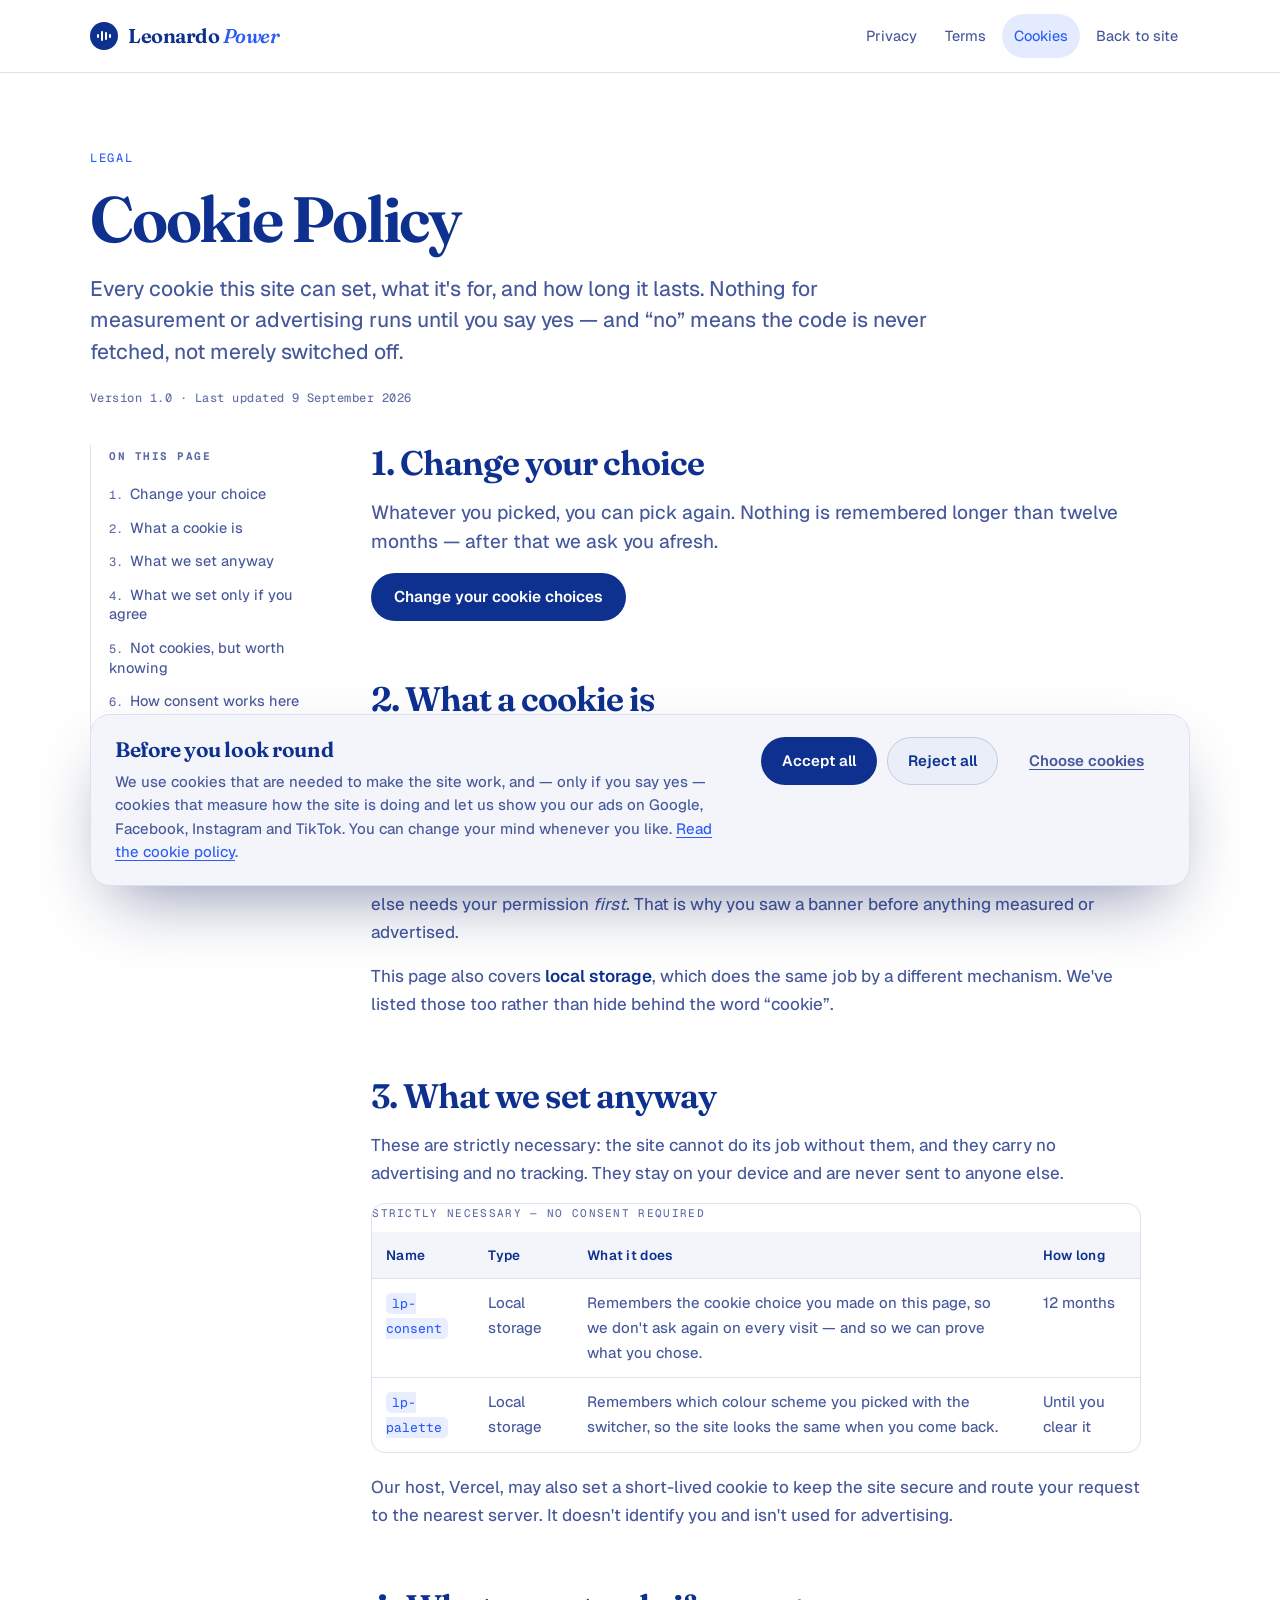
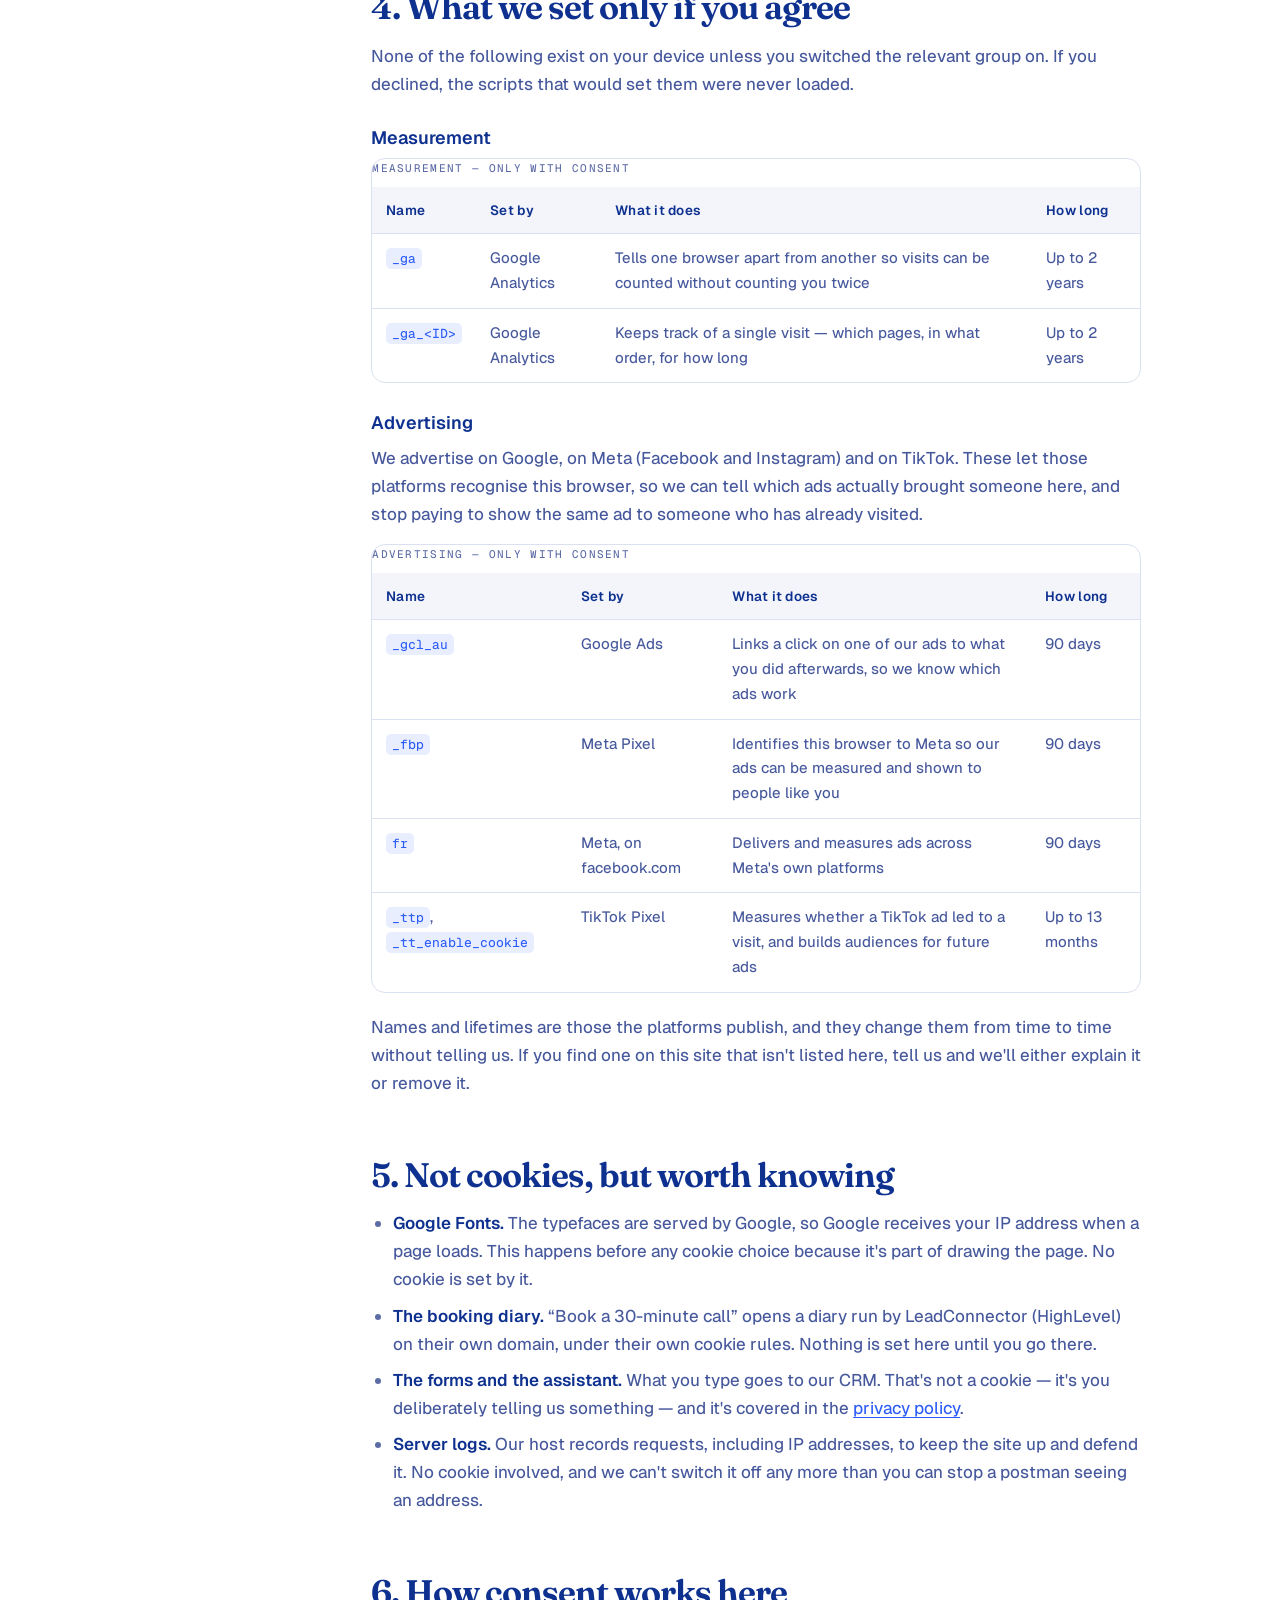
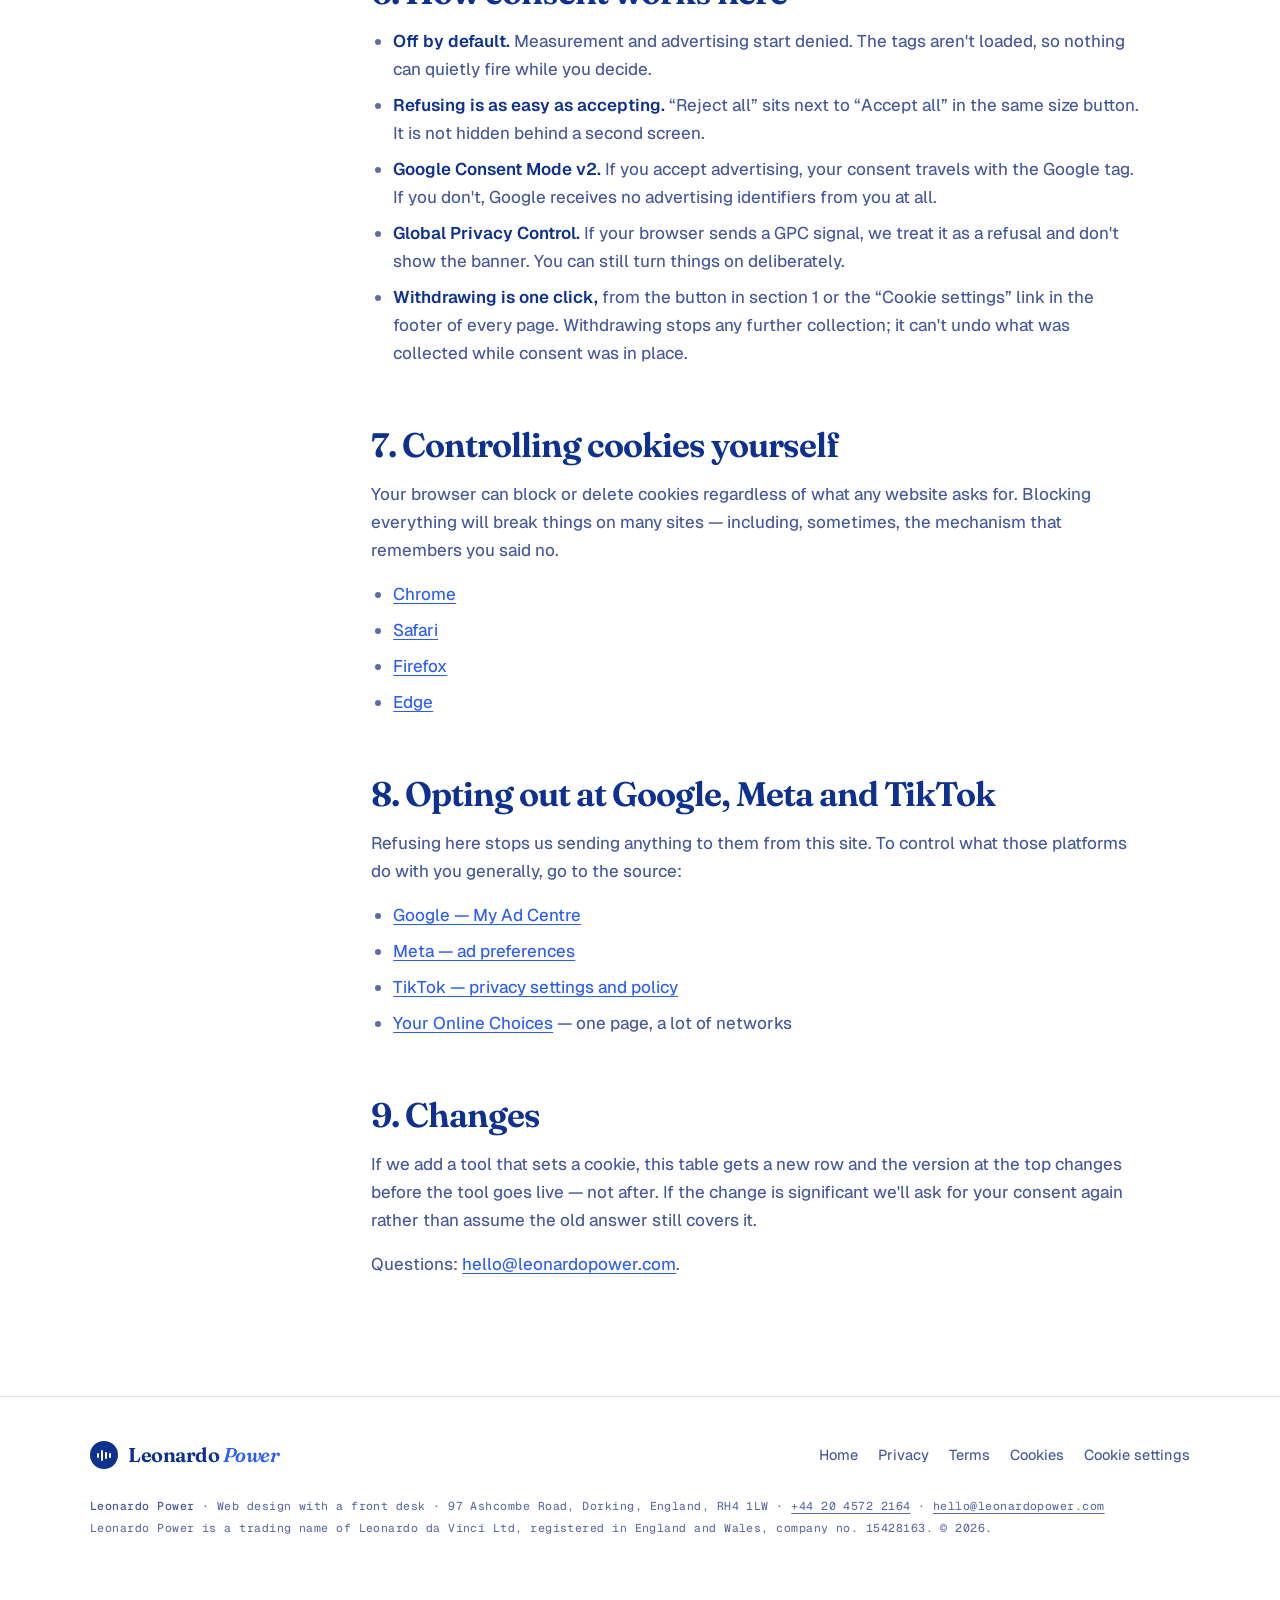
==== cookies.html @ c6464604 "Add privacy, terms and cookie policy, and gate the ad pixels behind consent Facebook, Google and Tik" ====
<!doctype html>
<html lang="en-GB">
<head>
<meta charset="utf-8">
<meta name="viewport" content="width=device-width, initial-scale=1">
<title>Cookie Policy — Leonardo Power</title>
<meta name="description" content="Every cookie this site can set, what it does, how long it lasts, and how to change your mind. Nothing for analytics or advertising loads until you say yes.">
<link rel="canonical" href="https://leonardopower.com/cookies">
<script>try{var lpp=localStorage.getItem('lp-palette');if(lpp)document.documentElement.setAttribute('data-palette',lpp);}catch(e){}</script>
<link rel="preconnect" href="https://fonts.googleapis.com">
<link rel="preconnect" href="https://fonts.gstatic.com" crossorigin>
<link rel="stylesheet" href="https://fonts.googleapis.com/css2?family=Fraunces:ital,opsz,wght@0,9..144,300..900;1,9..144,300..900&family=Geist:wght@300..700&family=Geist+Mono:wght@400;500&display=swap">
<link rel="stylesheet" href="/assets/legal.css">
<script src="/assets/consent.js" defer></script>
</head>
<body>
<a class="skip" href="#doc">Skip to content</a>

<header class="doc-head">
  <div class="in">
    <a class="brand" href="/">
      <span class="mark" aria-hidden="true"><span class="voice"><i></i><i></i><i></i><i></i></span></span>
      <span class="word">Leonardo <em>Power</em></span>
    </a>
    <nav class="doc-nav" aria-label="Legal">
      <a href="/privacy">Privacy</a>
      <a href="/terms">Terms</a>
      <a href="/cookies" aria-current="page">Cookies</a>
      <a href="/">Back to site</a>
    </nav>
  </div>
</header>

<main class="wrap" id="doc" tabindex="-1">

  <div class="doc-title">
    <p class="eyebrow">Legal</p>
    <h1>Cookie Policy</h1>
    <p class="stand">Every cookie this site can set, what it's for, and how long it lasts. Nothing for
      measurement or advertising runs until you say yes — and “no” means the code is never fetched, not
      merely switched off.</p>
    <p class="dates">Version 1.0 · Last updated 9 September 2026</p>
  </div>

  <div class="doc-body">
    <nav class="toc" aria-label="On this page">
      <h2>On this page</h2>
      <ol>
        <li><a href="#change">Change your choice</a></li>
        <li><a href="#what">What a cookie is</a></li>
        <li><a href="#necessary">What we set anyway</a></li>
        <li><a href="#optional">What we set only if you agree</a></li>
        <li><a href="#notcookies">Not cookies, but worth knowing</a></li>
        <li><a href="#how">How consent works here</a></li>
        <li><a href="#browser">Controlling cookies yourself</a></li>
        <li><a href="#optout">Opting out at Google, Meta and TikTok</a></li>
        <li><a href="#changes">Changes</a></li>
      </ol>
    </nav>

    <div class="prose">

      <section id="change">
        <h2>1. Change your choice</h2>
        <p class="lede">Whatever you picked, you can pick again. Nothing is remembered longer than twelve
          months — after that we ask you afresh.</p>
        <p>
          <button type="button" class="btn" data-cookie-settings>Change your cookie choices</button>
        </p>
      </section>

      <section id="what">
        <h2>2. What a cookie is</h2>
        <p>A cookie is a small file a website asks your browser to keep, so that something can be remembered
          between one page and the next. Some are essential — without them a shopping basket would empty every
          time you clicked. Others exist to count visitors, or to let an advertiser recognise you on another
          site later.</p>
        <p>The rules in the UK (PECR, alongside UK GDPR) say the essential ones are fine, and everything else
          needs your permission <em>first</em>. That is why you saw a banner before anything measured or
          advertised.</p>
        <p>This page also covers <strong>local storage</strong>, which does the same job by a different
          mechanism. We've listed those too rather than hide behind the word “cookie”.</p>
      </section>

      <section id="necessary">
        <h2>3. What we set anyway</h2>
        <p>These are strictly necessary: the site cannot do its job without them, and they carry no advertising
          and no tracking. They stay on your device and are never sent to anyone else.</p>
        <div class="tbl-scroll">
          <table>
            <caption>Strictly necessary — no consent required</caption>
            <thead>
              <tr><th scope="col">Name</th><th scope="col">Type</th><th scope="col">What it does</th><th scope="col">How long</th></tr>
            </thead>
            <tbody>
              <tr>
                <td><code>lp-consent</code></td>
                <td>Local storage</td>
                <td>Remembers the cookie choice you made on this page, so we don't ask again on every visit —
                  and so we can prove what you chose.</td>
                <td>12 months</td>
              </tr>
              <tr>
                <td><code>lp-palette</code></td>
                <td>Local storage</td>
                <td>Remembers which colour scheme you picked with the switcher, so the site looks the same when
                  you come back.</td>
                <td>Until you clear it</td>
              </tr>
            </tbody>
          </table>
        </div>
        <p>Our host, Vercel, may also set a short-lived cookie to keep the site secure and route your request
          to the nearest server. It doesn't identify you and isn't used for advertising.</p>
      </section>

      <section id="optional">
        <h2>4. What we set only if you agree</h2>
        <p>None of the following exist on your device unless you switched the relevant group on. If you
          declined, the scripts that would set them were never loaded.</p>

        <h3>Measurement</h3>
        <div class="tbl-scroll">
          <table>
            <caption>Measurement — only with consent</caption>
            <thead>
              <tr><th scope="col">Name</th><th scope="col">Set by</th><th scope="col">What it does</th><th scope="col">How long</th></tr>
            </thead>
            <tbody>
              <tr><td><code>_ga</code></td><td>Google Analytics</td>
                  <td>Tells one browser apart from another so visits can be counted without counting you twice</td><td>Up to 2 years</td></tr>
              <tr><td><code>_ga_&lt;ID&gt;</code></td><td>Google Analytics</td>
                  <td>Keeps track of a single visit — which pages, in what order, for how long</td><td>Up to 2 years</td></tr>
            </tbody>
          </table>
        </div>

        <h3>Advertising</h3>
        <p>We advertise on Google, on Meta (Facebook and Instagram) and on TikTok. These let those platforms
          recognise this browser, so we can tell which ads actually brought someone here, and stop paying to
          show the same ad to someone who has already visited.</p>
        <div class="tbl-scroll">
          <table>
            <caption>Advertising — only with consent</caption>
            <thead>
              <tr><th scope="col">Name</th><th scope="col">Set by</th><th scope="col">What it does</th><th scope="col">How long</th></tr>
            </thead>
            <tbody>
              <tr><td><code>_gcl_au</code></td><td>Google Ads</td>
                  <td>Links a click on one of our ads to what you did afterwards, so we know which ads work</td><td>90 days</td></tr>
              <tr><td><code>_fbp</code></td><td>Meta Pixel</td>
                  <td>Identifies this browser to Meta so our ads can be measured and shown to people like you</td><td>90 days</td></tr>
              <tr><td><code>fr</code></td><td>Meta, on facebook.com</td>
                  <td>Delivers and measures ads across Meta's own platforms</td><td>90 days</td></tr>
              <tr><td><code>_ttp</code>, <code>_tt_enable_cookie</code></td><td>TikTok Pixel</td>
                  <td>Measures whether a TikTok ad led to a visit, and builds audiences for future ads</td><td>Up to 13 months</td></tr>
            </tbody>
          </table>
        </div>
        <p>Names and lifetimes are those the platforms publish, and they change them from time to time without
          telling us. If you find one on this site that isn't listed here, tell us and we'll either explain it
          or remove it.</p>
      </section>

      <section id="notcookies">
        <h2>5. Not cookies, but worth knowing</h2>
        <ul>
          <li><strong>Google Fonts.</strong> The typefaces are served by Google, so Google receives your IP
            address when a page loads. This happens before any cookie choice because it's part of drawing the
            page. No cookie is set by it.</li>
          <li><strong>The booking diary.</strong> “Book a 30-minute call” opens a diary run by LeadConnector
            (HighLevel) on their own domain, under their own cookie rules. Nothing is set here until you go
            there.</li>
          <li><strong>The forms and the assistant.</strong> What you type goes to our CRM. That's not a cookie
            — it's you deliberately telling us something — and it's covered in the
            <a href="/privacy">privacy policy</a>.</li>
          <li><strong>Server logs.</strong> Our host records requests, including IP addresses, to keep the site
            up and defend it. No cookie involved, and we can't switch it off any more than you can stop a
            postman seeing an address.</li>
        </ul>
      </section>

      <section id="how">
        <h2>6. How consent works here</h2>
        <ul>
          <li><strong>Off by default.</strong> Measurement and advertising start denied. The tags aren't
            loaded, so nothing can quietly fire while you decide.</li>
          <li><strong>Refusing is as easy as accepting.</strong> “Reject all” sits next to “Accept all” in the
            same size button. It is not hidden behind a second screen.</li>
          <li><strong>Google Consent Mode v2.</strong> If you accept advertising, your consent travels with the
            Google tag. If you don't, Google receives no advertising identifiers from you at all.</li>
          <li><strong>Global Privacy Control.</strong> If your browser sends a GPC signal, we treat it as a
            refusal and don't show the banner. You can still turn things on deliberately.</li>
          <li><strong>Withdrawing is one click,</strong> from the button in section 1 or the “Cookie settings”
            link in the footer of every page. Withdrawing stops any further collection; it can't undo what was
            collected while consent was in place.</li>
        </ul>
      </section>

      <section id="browser">
        <h2>7. Controlling cookies yourself</h2>
        <p>Your browser can block or delete cookies regardless of what any website asks for. Blocking
          everything will break things on many sites — including, sometimes, the mechanism that remembers you
          said no.</p>
        <ul>
          <li><a href="https://support.google.com/chrome/answer/95647" target="_blank" rel="noopener">Chrome</a></li>
          <li><a href="https://support.apple.com/en-gb/guide/safari/sfri11471/mac" target="_blank" rel="noopener">Safari</a></li>
          <li><a href="https://support.mozilla.org/en-GB/kb/enhanced-tracking-protection-firefox-desktop" target="_blank" rel="noopener">Firefox</a></li>
          <li><a href="https://support.microsoft.com/en-gb/microsoft-edge" target="_blank" rel="noopener">Edge</a></li>
        </ul>
      </section>

      <section id="optout">
        <h2>8. Opting out at Google, Meta and TikTok</h2>
        <p>Refusing here stops us sending anything to them from this site. To control what those platforms do
          with you generally, go to the source:</p>
        <ul>
          <li><a href="https://adssettings.google.com/" target="_blank" rel="noopener">Google — My Ad Centre</a></li>
          <li><a href="https://www.facebook.com/adpreferences/ad_settings" target="_blank" rel="noopener">Meta — ad preferences</a></li>
          <li><a href="https://www.tiktok.com/legal/page/eea/privacy-policy/en" target="_blank" rel="noopener">TikTok — privacy settings and policy</a></li>
          <li><a href="https://www.youronlinechoices.com/uk/" target="_blank" rel="noopener">Your Online Choices</a> — one page, a lot of networks</li>
        </ul>
      </section>

      <section id="changes">
        <h2>9. Changes</h2>
        <p>If we add a tool that sets a cookie, this table gets a new row and the version at the top changes
          before the tool goes live — not after. If the change is significant we'll ask for your consent again
          rather than assume the old answer still covers it.</p>
        <p>Questions: <a href="mailto:hello@leonardopower.com">hello@leonardopower.com</a>.</p>
      </section>

    </div>
  </div>
</main>

<footer class="doc-foot">
  <div class="wrap in">
    <a class="brand" href="/">
      <span class="mark" aria-hidden="true"><span class="voice"><i></i><i></i><i></i><i></i></span></span>
      <span class="word">Leonardo <em>Power</em></span>
    </a>
    <div class="links">
      <a href="/">Home</a>
      <a href="/privacy">Privacy</a>
      <a href="/terms">Terms</a>
      <a href="/cookies">Cookies</a>
      <a href="#" data-cookie-settings>Cookie settings</a>
    </div>
    <p class="fine"><b>Leonardo Power</b> · Web design with a front desk · 97 Ashcombe Road, Dorking, England,
      RH4 1LW · <a href="tel:+442045722164">+44 20 4572 2164</a> ·
      <a href="mailto:hello@leonardopower.com">hello@leonardopower.com</a><br>
      Leonardo Power is a trading name of Leonardo da Vinci Ltd, registered in England and Wales, company
      no. 15428163. © 2026.</p>
  </div>
</footer>
</body>
</html>
---- assets/legal.css ----
/* ─────────────────────────────────────────────────────────
   Leonardo Power — legal pages (privacy, terms, cookies)
   Same tokens and typefaces as the main site, but the layout
   is built for reading: one column, generous measure, quiet.
   ───────────────────────────────────────────────────────── */
:root[data-palette="navy"]{
  --bg:#0a1128;   --bg-rgb:10 17 40;
  --bg-2:#111b3d; --bg2-rgb:17 27 61;
  --bg-3:#070d1f;
  --line:#23305e; --line-2:#2f3f78;
  --fg:#f2eee4;   --fg-rgb:242 238 228;
  --fg-2:#98a4c9; --fg-3:#7a85ac;
  --accent:#9fb5ff; --accent-rgb:159 181 255; --accent-ink:#0a1128;
  --inverse-bg:#f2eee4; --inverse-fg:#0a1128;
  --live:#57d9a3;
  --sh:3 7 24;
  color-scheme:dark;
}
:root[data-palette="royal"]{
  --bg:#0e3190;   --bg-rgb:14 49 144;
  --bg-2:#0b2878; --bg2-rgb:11 40 120;
  --bg-3:#092264;
  --line:#2a4bb0; --line-2:#3f61c8;
  --fg:#ffffff;   --fg-rgb:255 255 255;
  --fg-2:#c7d3ff; --fg-3:#8fa3ea;
  --accent:#ffd97a; --accent-rgb:255 217 122; --accent-ink:#0e1f4a;
  --inverse-bg:#ffffff; --inverse-fg:#0e3190;
  --live:#7af0bd;
  --sh:4 12 60;
  color-scheme:dark;
}
:root, :root[data-palette="paper"]{
  --bg:#ffffff;   --bg-rgb:255 255 255;
  --bg-2:#f3f5fb; --bg2-rgb:243 245 251;
  --bg-3:#eaeef8;
  --line:#dbe1f0; --line-2:#c3cce4;
  --fg:#0e3190;   --fg-rgb:14 49 144;
  --fg-2:#46589c; --fg-3:#5e6ca6;
  --accent:#2b5cf6; --accent-rgb:43 92 246; --accent-ink:#ffffff;
  --inverse-bg:#0e3190; --inverse-fg:#ffffff;
  --live:#0f7a4d;
  --sh:14 30 90;
  color-scheme:light;
}
:root[data-palette="ink"]{
  --bg:#0b0b0e;   --bg-rgb:11 11 14;
  --bg-2:#15151a; --bg2-rgb:21 21 26;
  --bg-3:#070709;
  --line:#26262e; --line-2:#37373f;
  --fg:#f4f2ec;   --fg-rgb:244 242 236;
  --fg-2:#a4a4ae; --fg-3:#7f7f8b;
  --accent:#e9c46a; --accent-rgb:233 196 106; --accent-ink:#141412;
  --inverse-bg:#f4f2ec; --inverse-fg:#0b0b0e;
  --live:#57d9a3;
  --sh:0 0 0;
  color-scheme:dark;
}
:root{
  --display:"Fraunces", "Iowan Old Style", "Palatino Linotype", Georgia, serif;
  --body:"Geist", "Helvetica Neue", Arial, system-ui, sans-serif;
  --mono:"Geist Mono", "SFMono-Regular", Menlo, Consolas, monospace;
  --gutter:clamp(20px, 5vw, 40px);
  --ease-out:cubic-bezier(.16,1,.3,1);
}
*{box-sizing:border-box}
html{-webkit-text-size-adjust:100%;scroll-behavior:smooth}
body{
  margin:0;background:var(--bg);color:var(--fg);
  font-family:var(--body);font-size:17px;line-height:1.65;font-weight:450;
  -webkit-font-smoothing:antialiased;
}
@media (prefers-reduced-motion:reduce){html{scroll-behavior:auto}}
a{color:var(--accent);text-underline-offset:3px;text-decoration-thickness:1px}
a:hover{text-decoration-thickness:2px}
:focus-visible{outline:2px solid var(--accent);outline-offset:3px;border-radius:6px}
.skip{position:absolute;left:-9999px;top:0;z-index:200;background:var(--inverse-bg);color:var(--inverse-fg);
  padding:12px 18px;border-radius:0 0 12px 0;font-weight:500;text-decoration:none}
.skip:focus{left:0}

/* ── header ─────────────────────────────────────────────── */
.doc-head{border-bottom:1px solid var(--line);background:var(--bg);position:sticky;top:0;z-index:20}
.doc-head .in{display:flex;align-items:center;justify-content:space-between;gap:16px;flex-wrap:wrap;
  width:min(1100px, 100% - 2*var(--gutter));margin-inline:auto;padding:14px 0}
.brand{display:inline-flex;align-items:center;gap:10px;text-decoration:none;color:var(--fg);min-height:44px}
.brand .mark{width:28px;height:28px;border-radius:50%;background:var(--inverse-bg);color:var(--inverse-fg);
  display:grid;place-items:center;flex:none}
.brand .voice{display:inline-flex;align-items:center;gap:2px;height:13px}
.brand .voice i{display:block;width:2px;height:38%;border-radius:1px;background:currentColor}
.brand .voice i:nth-child(2){height:80%}.brand .voice i:nth-child(3){height:55%}
.brand .word{font-family:var(--display);font-size:20px;letter-spacing:-.025em;font-weight:640;line-height:1;white-space:nowrap}
.brand .word em{font-style:italic;font-weight:560;color:var(--accent)}
.doc-nav{display:flex;gap:4px;flex-wrap:wrap;align-items:center}
.doc-nav a{display:inline-flex;align-items:center;min-height:44px;padding:0 12px;border-radius:999px;
  font-size:14.5px;color:var(--fg-2);text-decoration:none}
.doc-nav a:hover{background:rgb(var(--fg-rgb) / .07);color:var(--fg)}
.doc-nav a[aria-current="page"]{background:rgb(var(--accent-rgb) / .12);color:var(--accent)}

/* ── layout ─────────────────────────────────────────────── */
.wrap{width:min(1100px, 100% - 2*var(--gutter));margin-inline:auto}
.doc-title{padding:clamp(40px,7vw,76px) 0 clamp(24px,3vw,36px)}
.doc-title h1{font-family:var(--display);font-weight:640;letter-spacing:-.035em;line-height:1;
  font-size:clamp(38px,7vw,64px);margin:0;text-wrap:balance}
.doc-title .eyebrow{font-family:var(--mono);font-size:12px;letter-spacing:.14em;text-transform:uppercase;
  color:var(--accent);margin:0 0 18px}
.doc-title .stand{margin:22px 0 0;font-size:clamp(18px,2vw,21px);line-height:1.5;color:var(--fg-2);max-width:60ch}
.doc-title .dates{margin:22px 0 0;font-family:var(--mono);font-size:12px;letter-spacing:.04em;color:var(--fg-3)}

.doc-body{display:grid;grid-template-columns:minmax(0,1fr);gap:clamp(28px,4vw,56px);padding-bottom:clamp(60px,8vw,110px)}
@media (min-width:960px){.doc-body{grid-template-columns:230px minmax(0,1fr)}}

/* ── contents ───────────────────────────────────────────── */
.toc{align-self:start;border:1px solid var(--line);border-radius:18px;padding:18px 18px 20px;background:var(--bg-2)}
@media (min-width:960px){.toc{position:sticky;top:88px;background:none;border:0;border-left:1px solid var(--line);
  border-radius:0;padding:2px 0 2px 18px}}
.toc h2{font-family:var(--mono);font-size:11px;letter-spacing:.14em;text-transform:uppercase;color:var(--fg-3);margin:0 0 12px}
.toc ol{list-style:none;margin:0;padding:0;counter-reset:toc}
.toc li{counter-increment:toc}
.toc a{display:block;padding:7px 0;font-size:14.5px;line-height:1.35;color:var(--fg-2);text-decoration:none}
.toc a::before{content:counter(toc) ". ";font-family:var(--mono);font-size:12px;color:var(--fg-3)}
.toc a:hover{color:var(--fg)}

/* ── prose ──────────────────────────────────────────────── */
.prose{max-width:70ch;min-width:0}
.prose section{scroll-margin-top:96px;padding-top:clamp(28px,4vw,44px)}
.prose section:first-child{padding-top:0}
.prose h2{font-family:var(--display);font-weight:640;letter-spacing:-.03em;line-height:1.08;
  font-size:clamp(26px,3.2vw,34px);margin:0 0 16px}
.prose h3{font-family:var(--body);font-weight:600;font-size:18px;line-height:1.35;margin:28px 0 8px;color:var(--fg)}
.prose p{margin:0 0 16px;color:var(--fg-2)}
.prose strong{color:var(--fg);font-weight:600}
.prose ul,.prose ol{margin:0 0 16px;padding-left:22px;color:var(--fg-2)}
.prose li{margin-bottom:8px}
.prose li::marker{color:var(--fg-3)}
.prose a{color:var(--accent)}
.prose hr{border:0;border-top:1px solid var(--line);margin:36px 0}
.lede{font-size:19px;line-height:1.55;color:var(--fg)}

/* the plain-English summary that opens each document */
.plain{background:var(--bg-2);border:1px solid var(--line);border-radius:18px;padding:22px 22px 8px;margin:0 0 8px}
.plain h2{font-size:20px;font-family:var(--body);font-weight:600;letter-spacing:0;margin:0 0 12px}
.plain p:last-child{margin-bottom:14px}
.plain .k{font-family:var(--mono);font-size:11px;letter-spacing:.12em;text-transform:uppercase;color:var(--fg-3);display:block;margin-bottom:10px}

/* tables — cookies, lawful bases, who we share with */
.tbl-scroll{overflow-x:auto;margin:0 0 20px;border:1px solid var(--line);border-radius:14px}
table{border-collapse:collapse;width:100%;min-width:520px;font-size:15px}
caption{text-align:left;font-family:var(--mono);font-size:11px;letter-spacing:.12em;text-transform:uppercase;
  color:var(--fg-3);padding:0 0 10px}
th,td{text-align:left;vertical-align:top;padding:12px 14px;border-top:1px solid var(--line);color:var(--fg-2)}
thead th{border-top:0;background:var(--bg-2);color:var(--fg);font-weight:600;font-size:13.5px;
  letter-spacing:.02em;white-space:nowrap}
tbody tr:first-child td{border-top:1px solid var(--line)}
td strong{color:var(--fg)}
td code,.prose code{font-family:var(--mono);font-size:13px;background:rgb(var(--accent-rgb) / .1);
  color:var(--accent);padding:2px 6px;border-radius:5px}

/* a note the client must act on before this goes live */
.todo{border:1px dashed var(--line-2);border-radius:14px;padding:16px 18px;margin:0 0 20px;
  background:rgb(var(--accent-rgb) / .05)}
.todo p{margin:0;font-size:15px;color:var(--fg-2)}
.todo b{color:var(--fg)}

.btn{display:inline-flex;align-items:center;gap:10px;min-height:48px;padding:12px 22px;border-radius:999px;
  font-family:var(--body);font-weight:600;font-size:15.5px;line-height:1;border:1px solid transparent;
  background:var(--inverse-bg);color:var(--inverse-fg);cursor:pointer;text-decoration:none;
  transition:transform .3s var(--ease-out),filter .2s}
.btn:hover{transform:translateY(-2px);filter:brightness(1.08)}
.btn-ghost{background:none;border-color:var(--line-2);color:var(--fg)}
.btn-ghost:hover{border-color:var(--fg-2)}

/* ── footer ─────────────────────────────────────────────── */
.doc-foot{border-top:1px solid var(--line);padding:36px 0 88px}
.doc-foot .in{display:flex;flex-wrap:wrap;gap:18px 32px;align-items:center;justify-content:space-between}
.doc-foot .links{display:flex;flex-wrap:wrap;gap:6px 20px;font-size:14.5px}
.doc-foot .links a{color:var(--fg-2);text-decoration:none;display:inline-flex;align-items:center;min-height:44px}
.doc-foot .links a:hover{color:var(--fg)}
.doc-foot .fine{width:100%;font-family:var(--mono);font-size:11.5px;letter-spacing:.04em;color:var(--fg-3);line-height:1.9;margin:0}
.doc-foot .fine b{color:var(--fg-2);font-weight:500}
.doc-foot .fine a{color:var(--fg-3)}
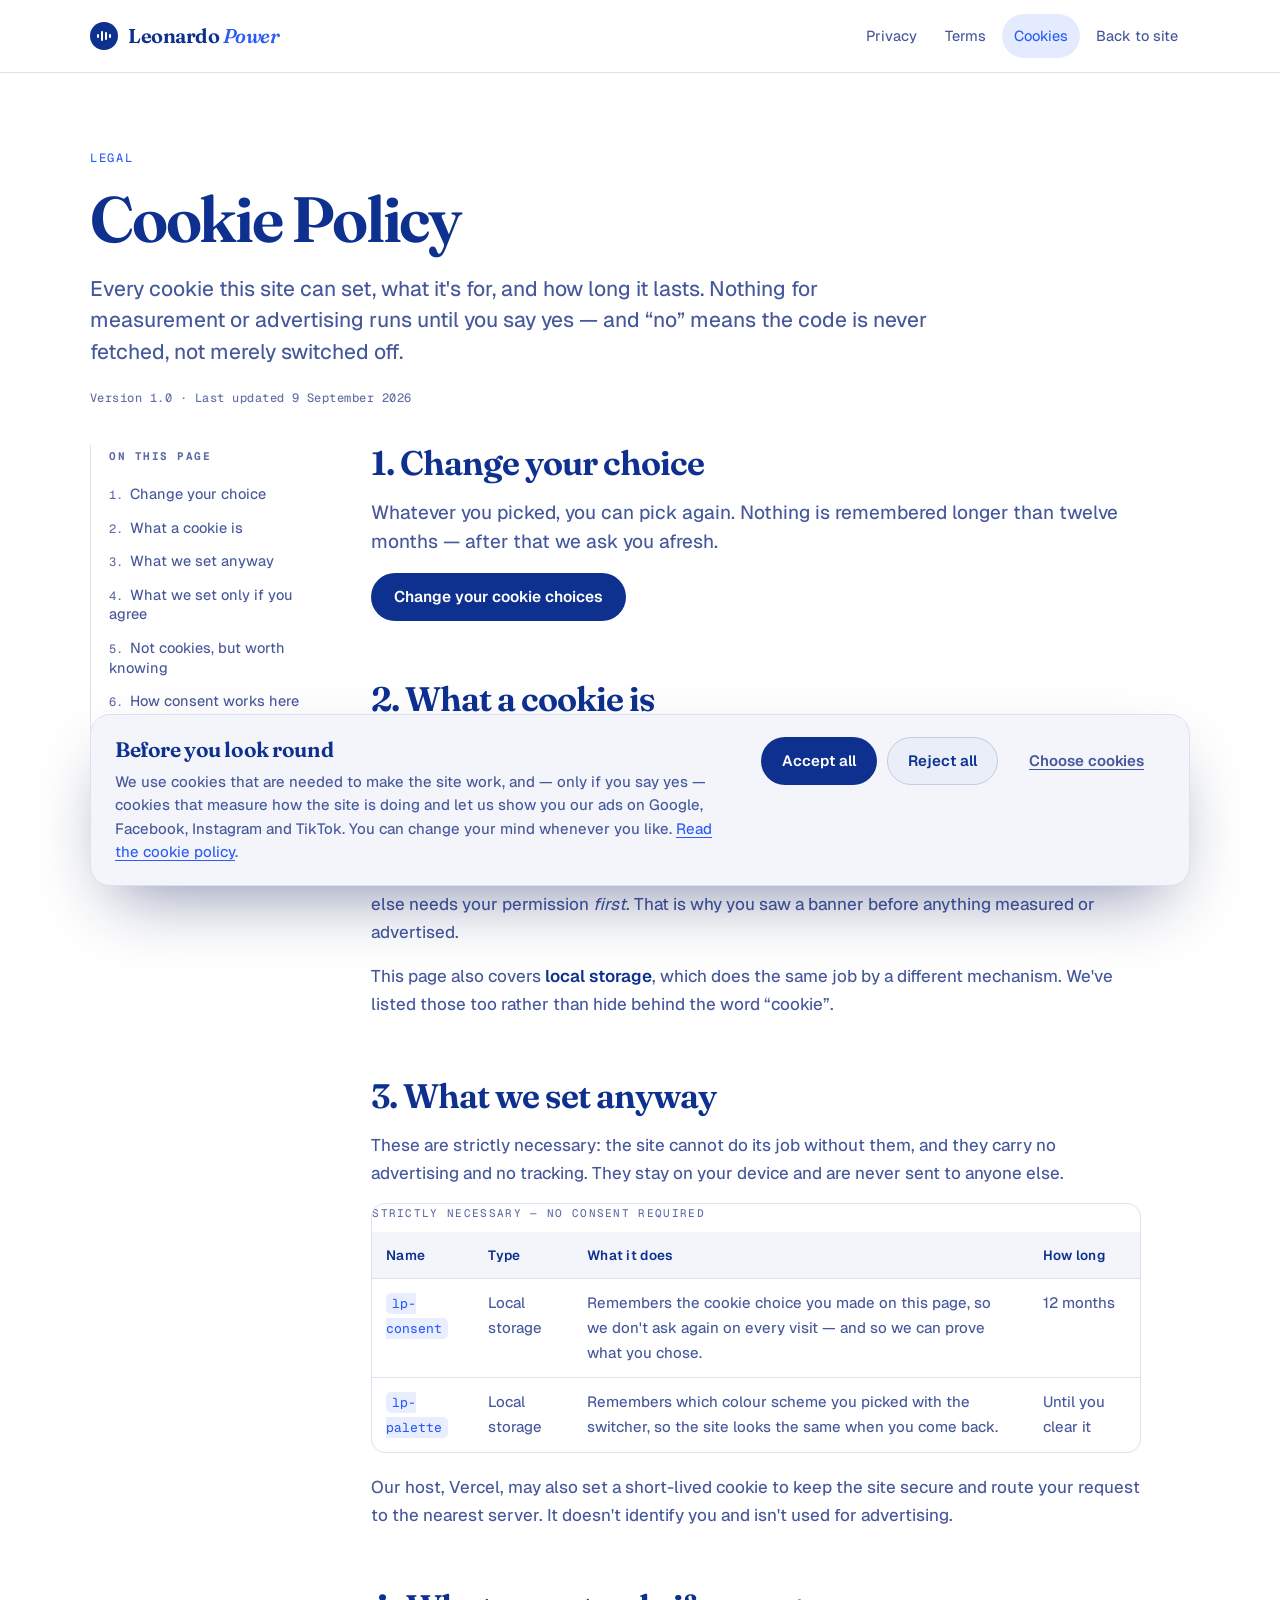
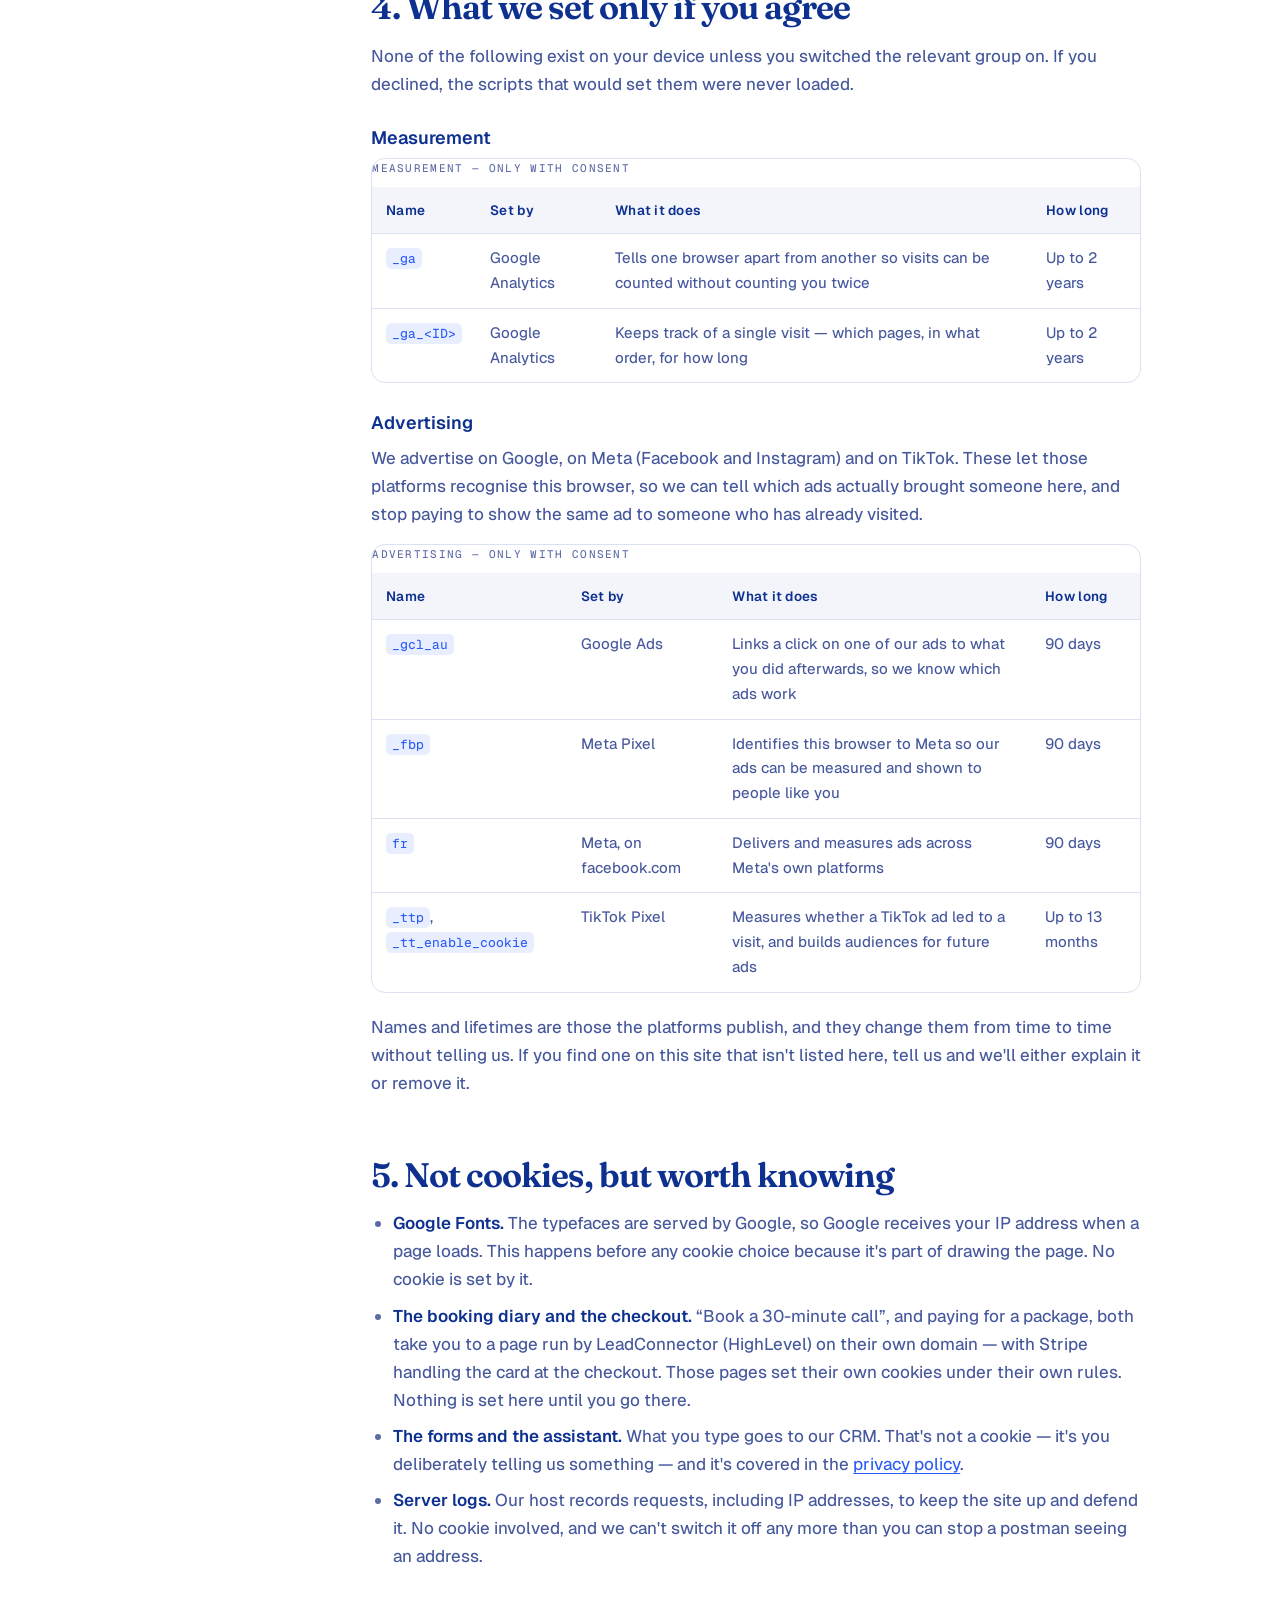
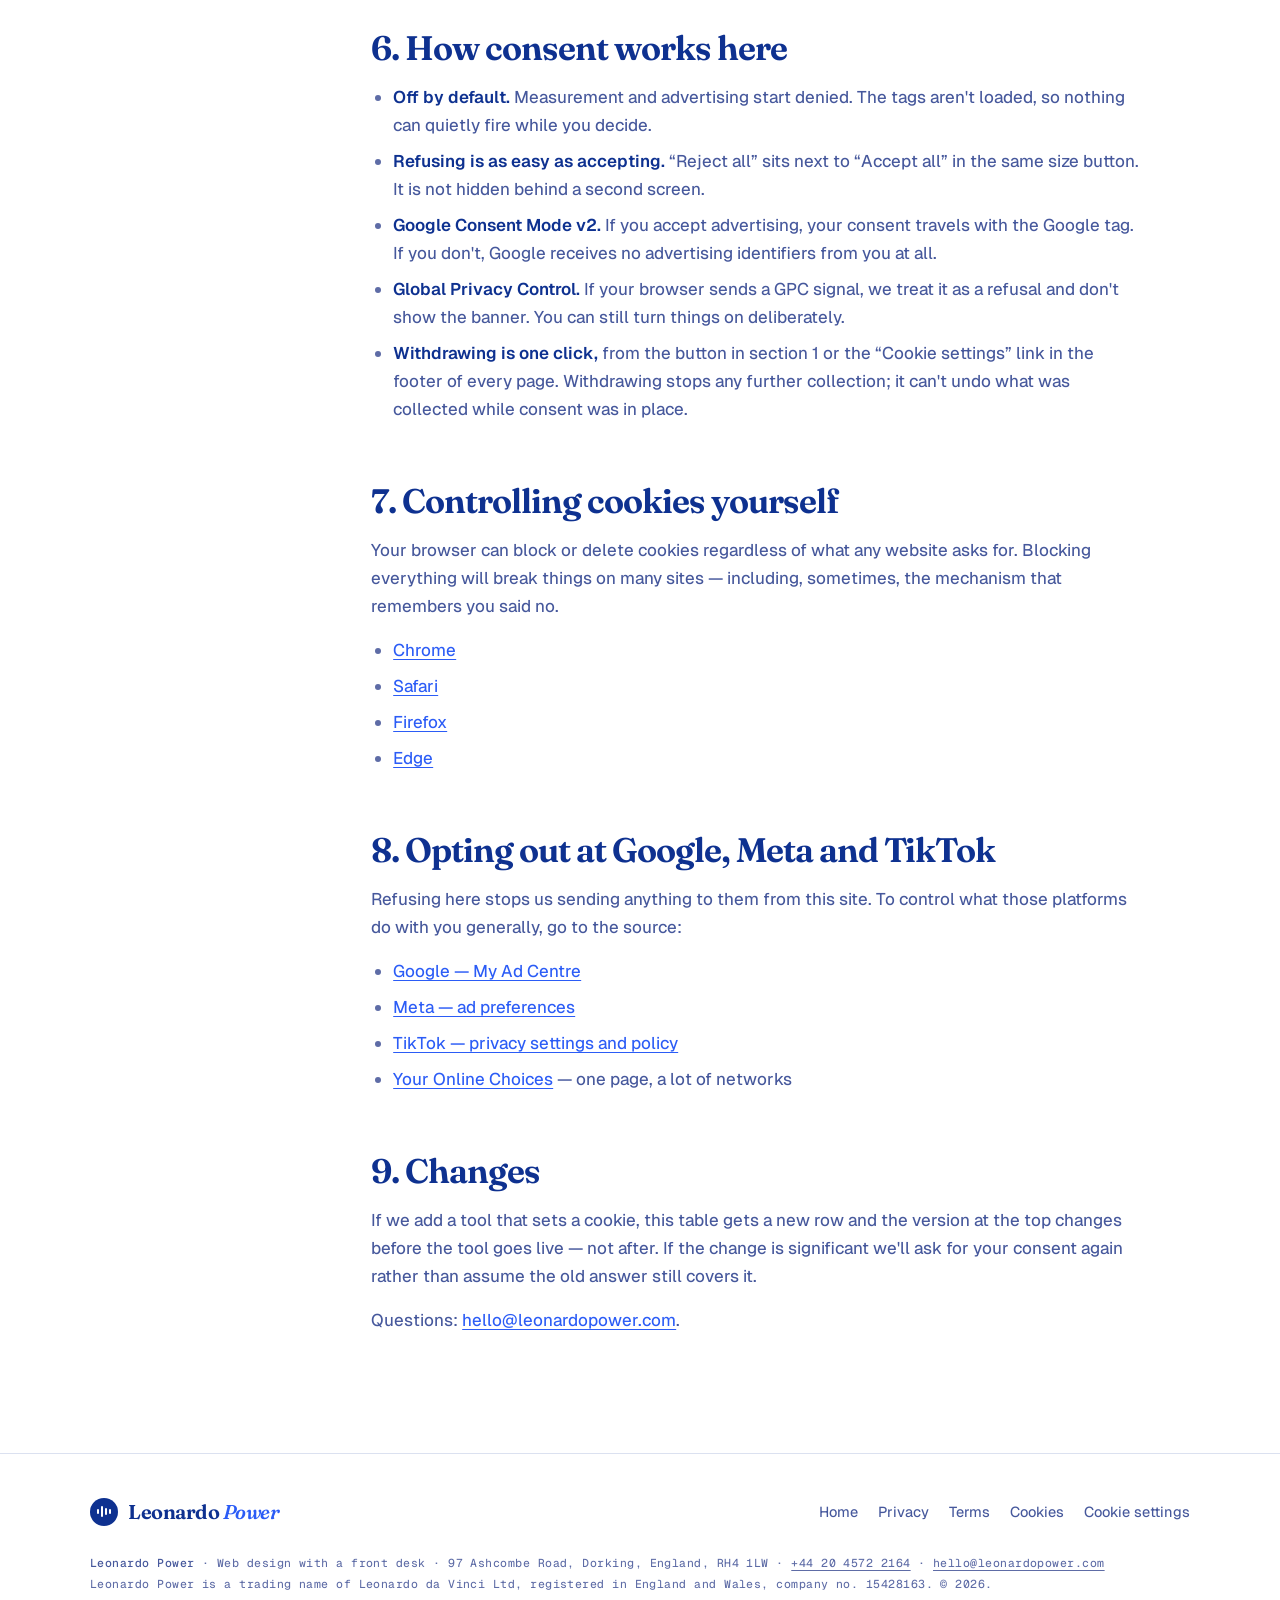
==== commit d963a183: "Reprice Starter at £30 a month plus £99 setup, and prepare for card payment Starter becomes a subscr" ====
--- a/cookies.html
+++ b/cookies.html
@@ -168,9 +168,10 @@
           <li><strong>Google Fonts.</strong> The typefaces are served by Google, so Google receives your IP
             address when a page loads. This happens before any cookie choice because it's part of drawing the
             page. No cookie is set by it.</li>
-          <li><strong>The booking diary.</strong> “Book a 30-minute call” opens a diary run by LeadConnector
-            (HighLevel) on their own domain, under their own cookie rules. Nothing is set here until you go
-            there.</li>
+          <li><strong>The booking diary and the checkout.</strong> “Book a 30-minute call”, and paying for a
+            package, both take you to a page run by LeadConnector (HighLevel) on their own domain — with Stripe
+            handling the card at the checkout. Those pages set their own cookies under their own rules. Nothing
+            is set here until you go there.</li>
           <li><strong>The forms and the assistant.</strong> What you type goes to our CRM. That's not a cookie
             — it's you deliberately telling us something — and it's covered in the
             <a href="/privacy">privacy policy</a>.</li>
